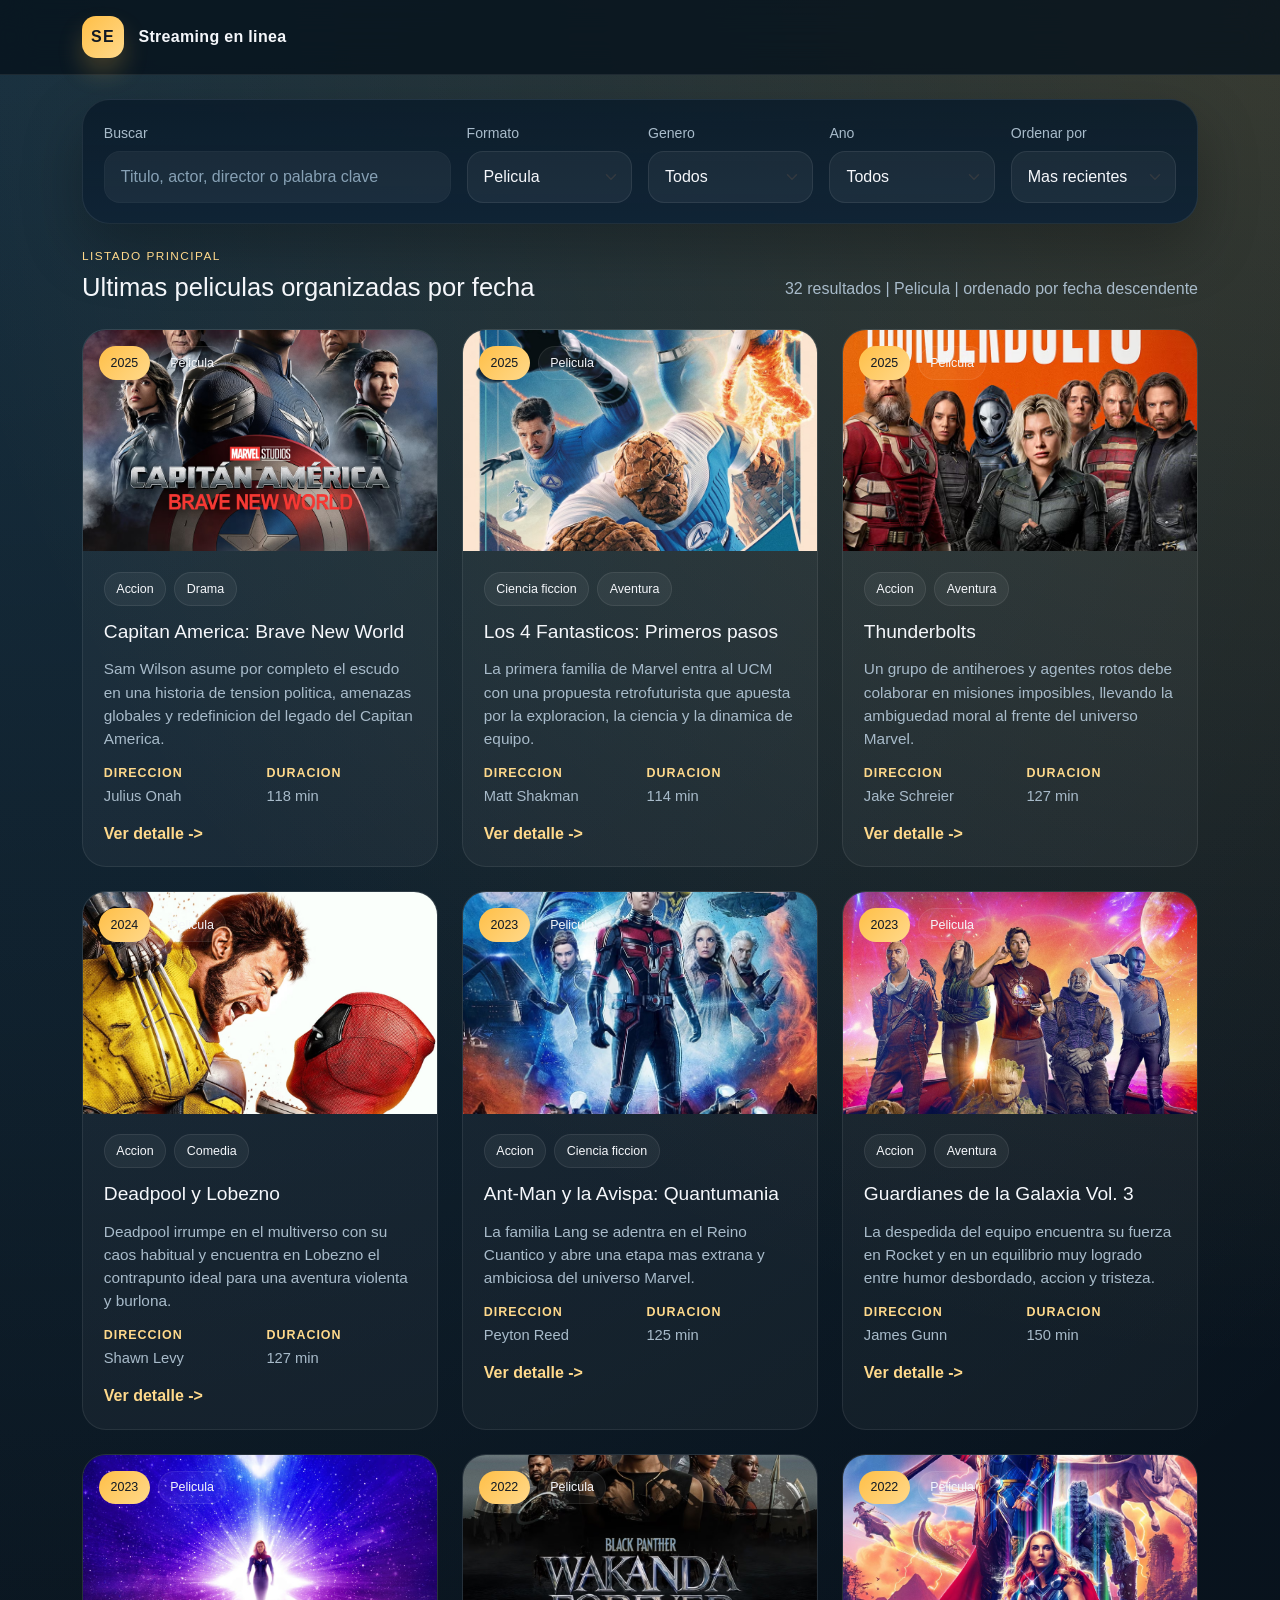
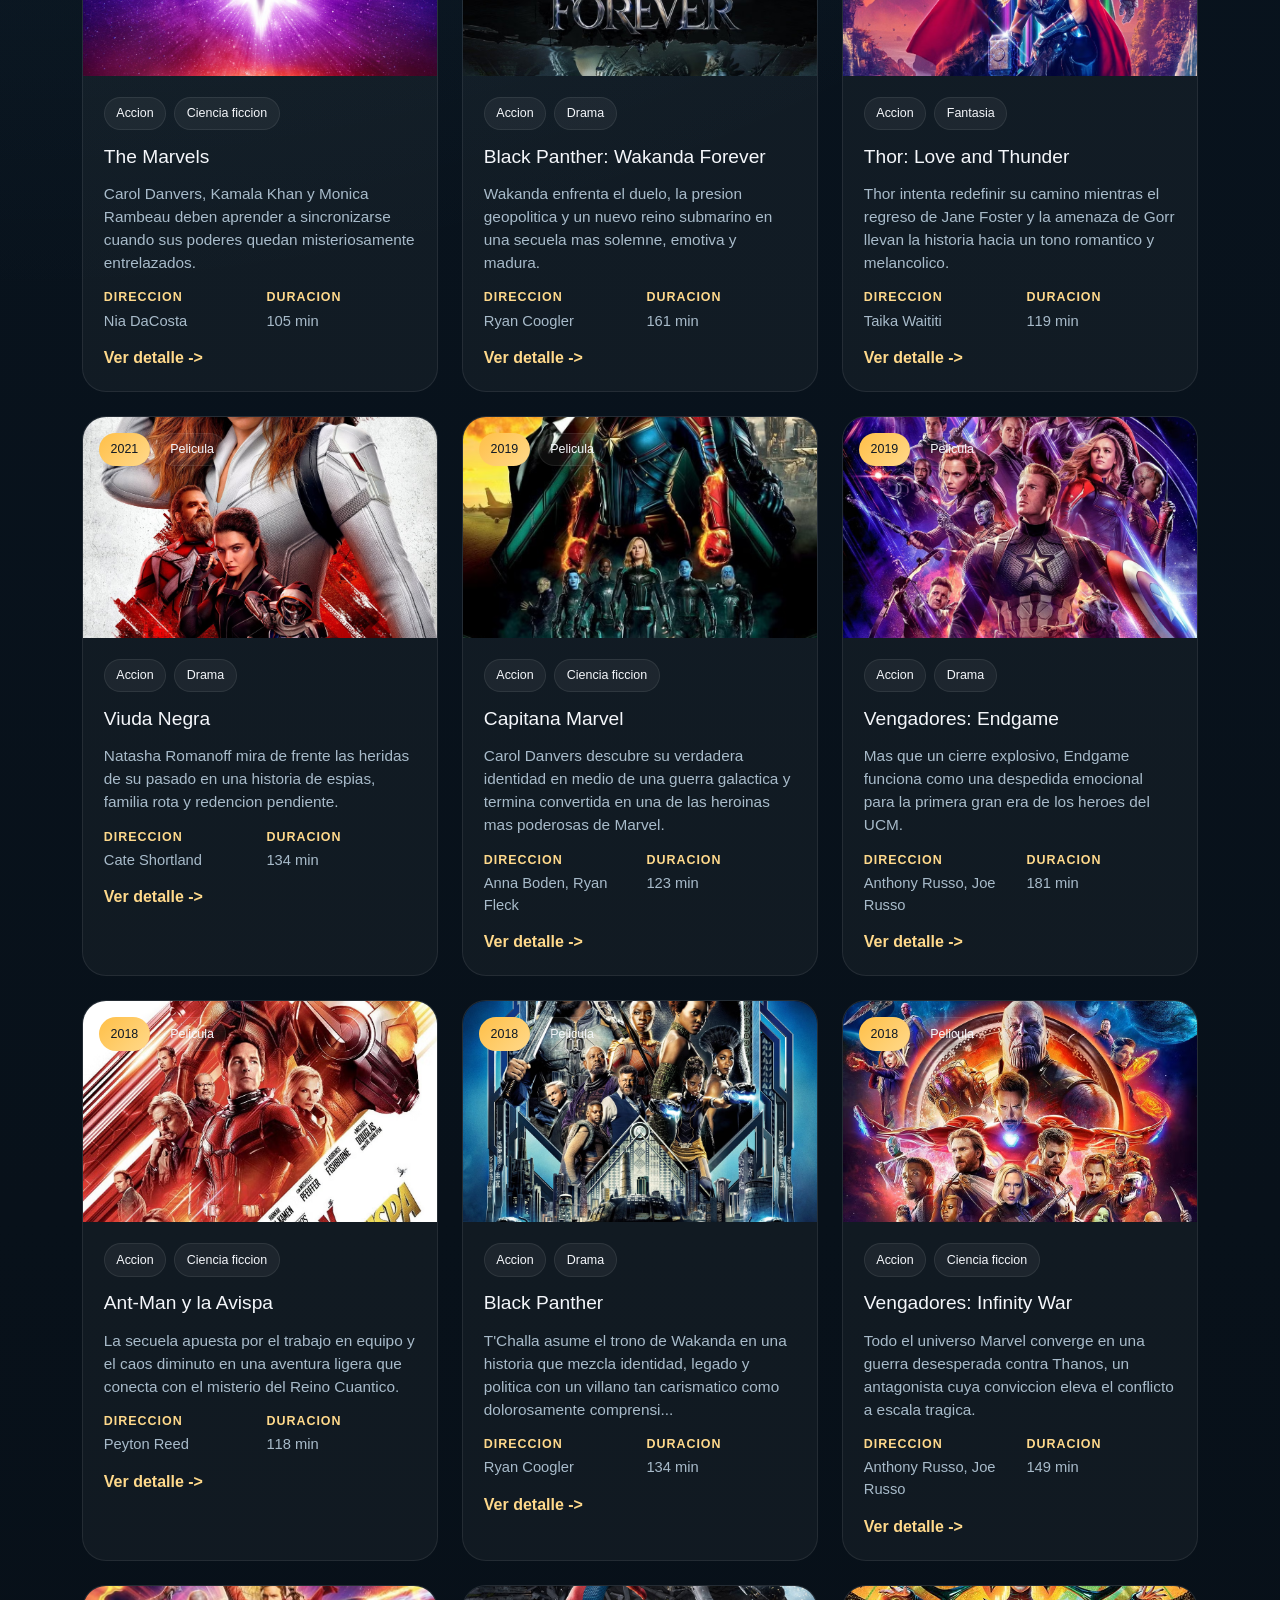
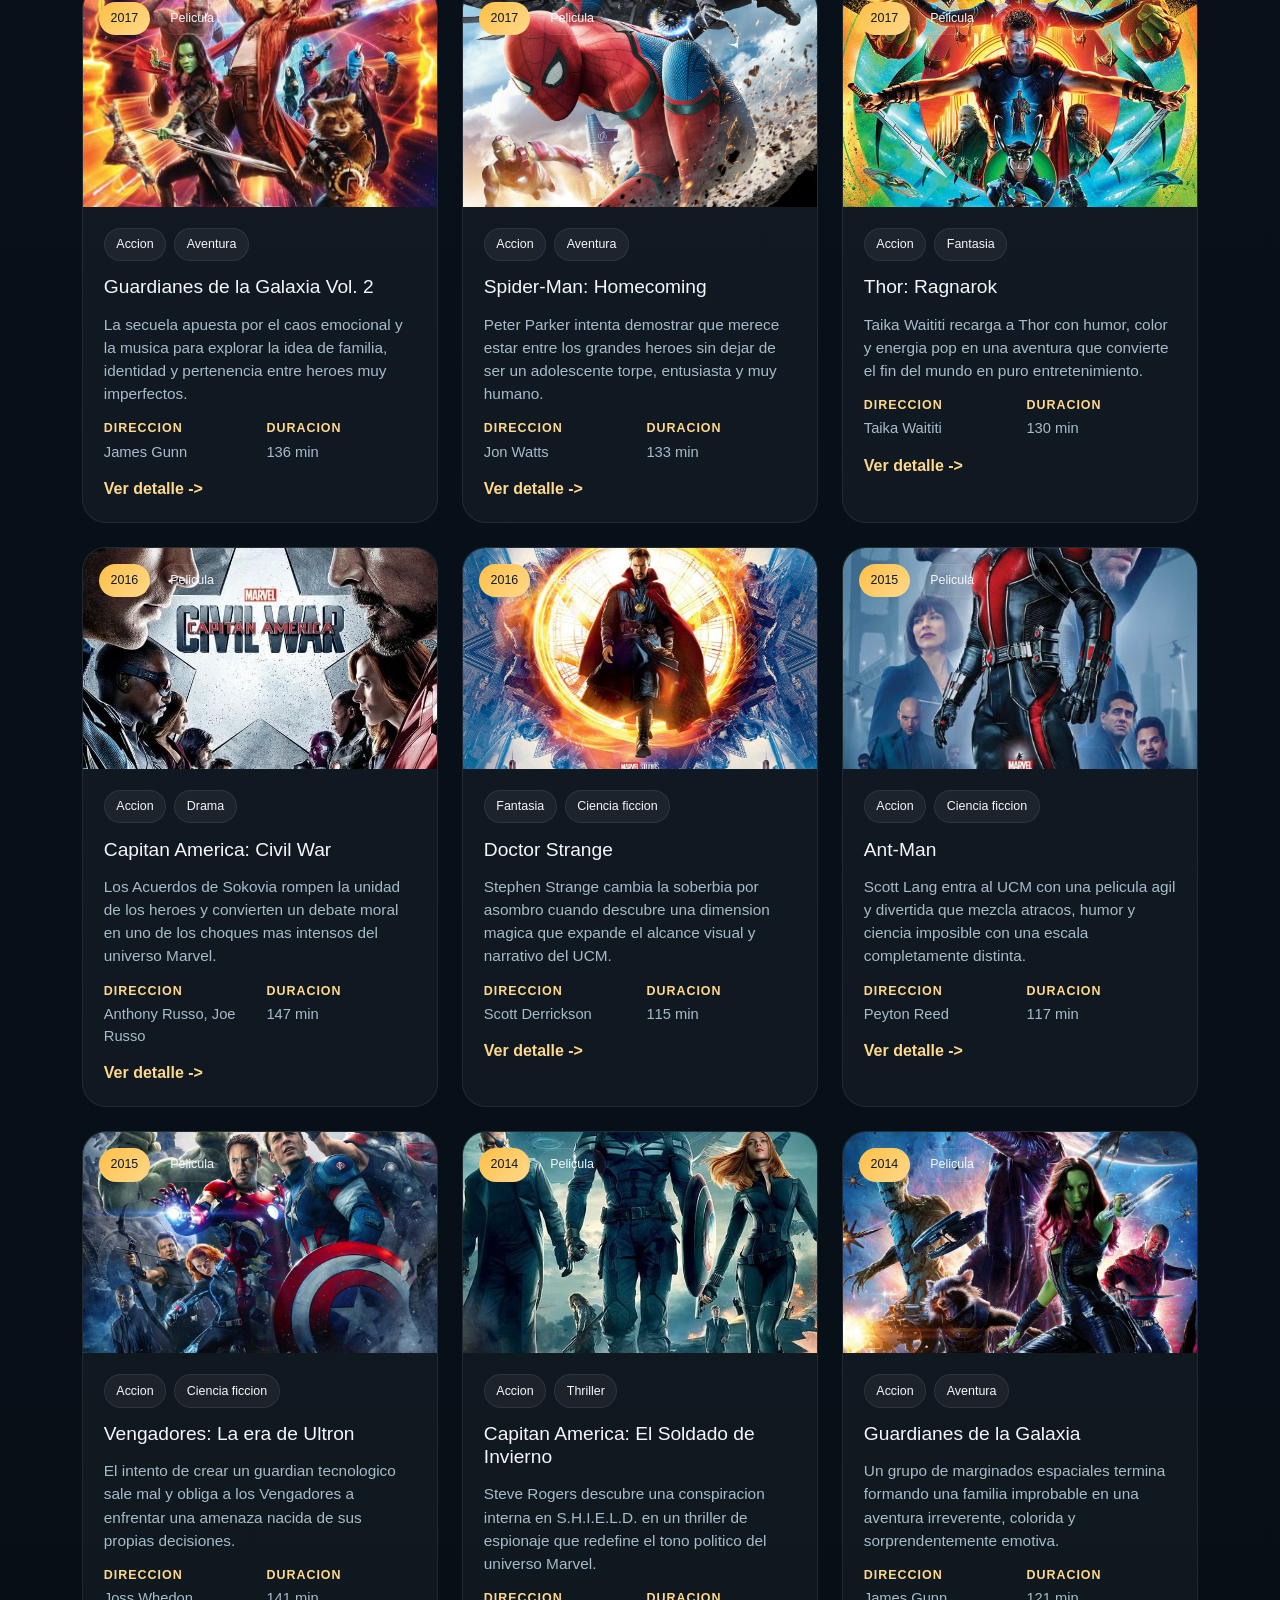
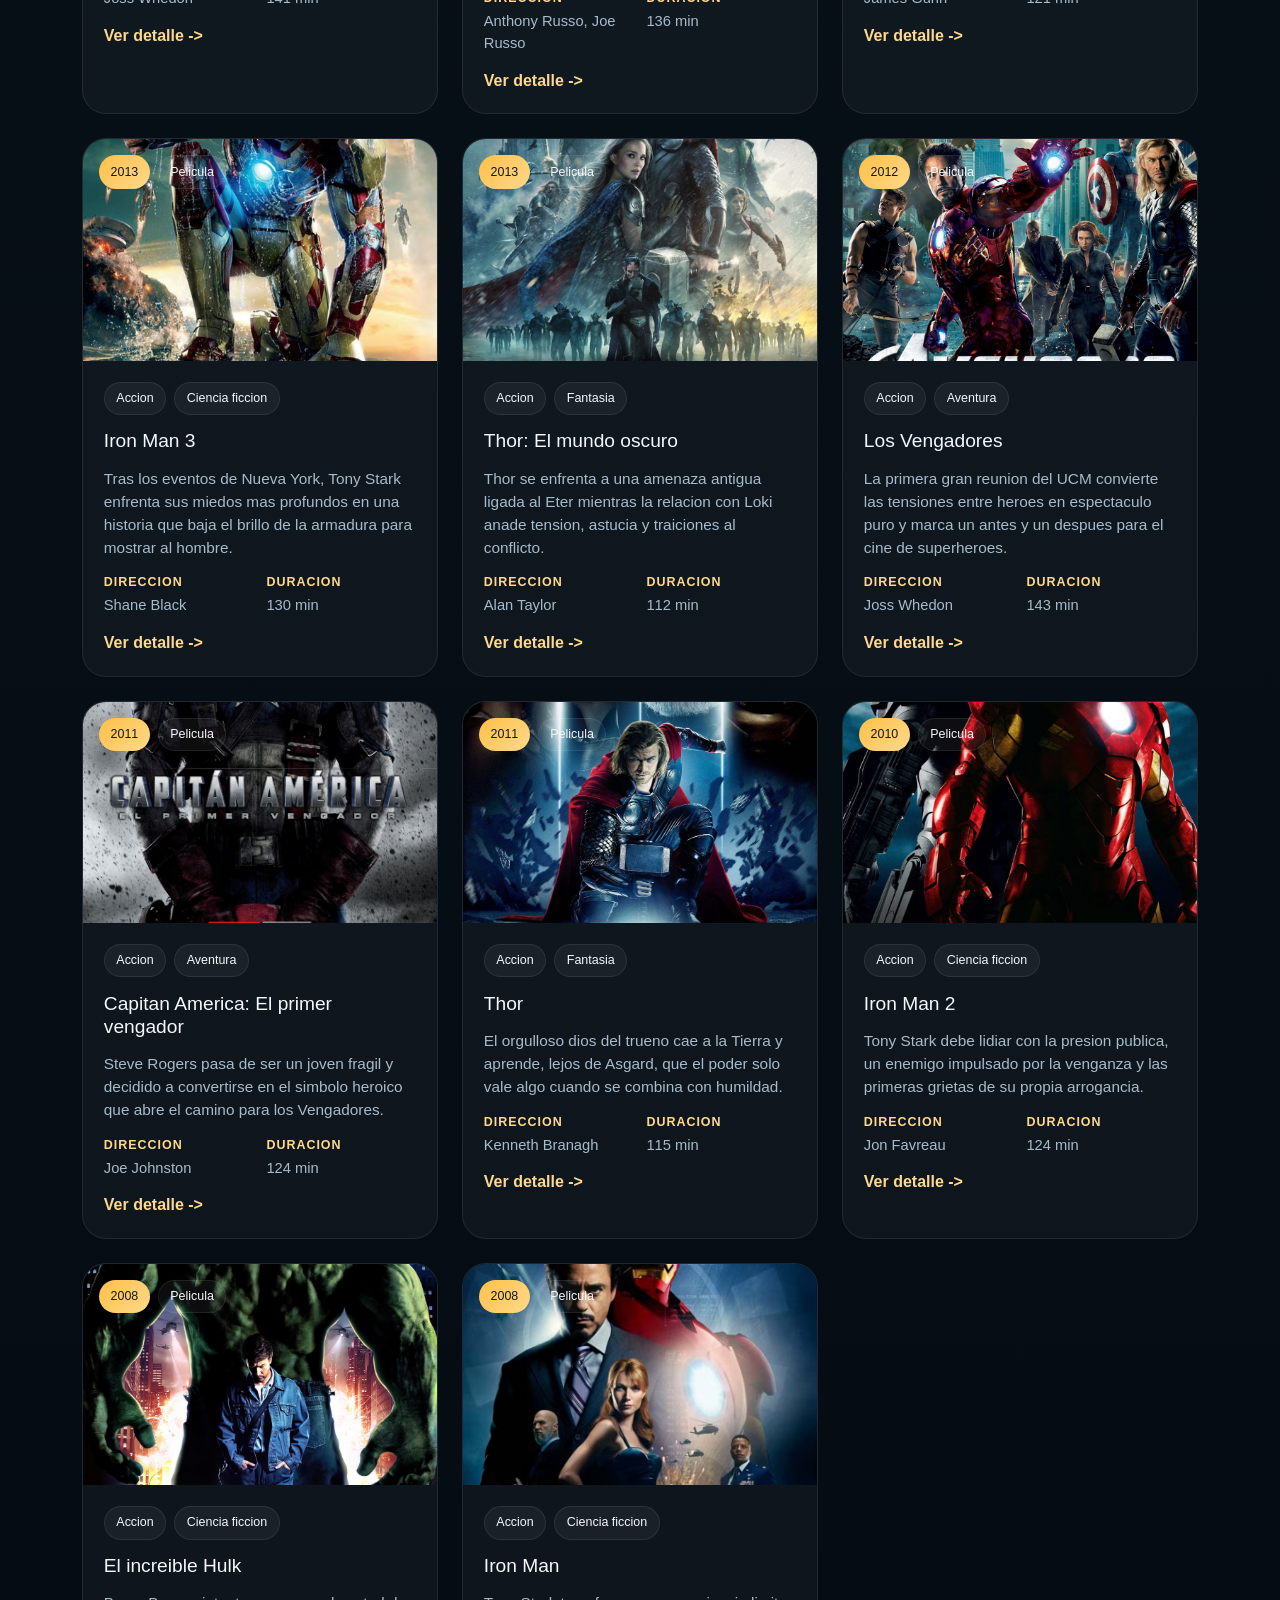
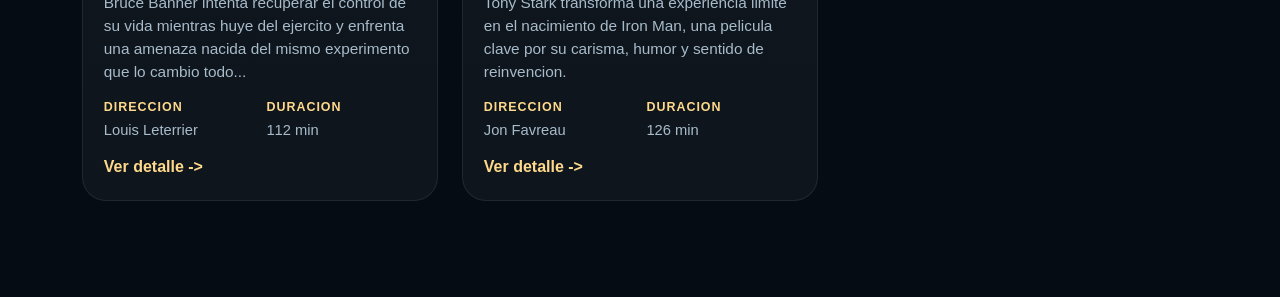
==== index.html @ b19d0cec "first commit" ====
<!DOCTYPE html>
<html lang="es">
<head>
  <meta charset="UTF-8">
  <meta name="viewport" content="width=device-width, initial-scale=1.0">
  <title>Streaming en linea</title>

  <link rel="stylesheet" href="bootstrap/css/bootstrap.min.css">
  <link rel="stylesheet" href="css/styles.css">
</head>
<body>
  <header class="topbar">
    <div class="container d-flex justify-content-between align-items-center py-3">
      <a class="brand text-decoration-none" href="index.html">
        <span class="brand-mark">SE</span>
        <span class="brand-copy">
          <strong>Streaming en linea</strong>
        </span>
      </a>
    </div>
  </header>

  <main class="page-shell">

    <section class="container mt-4">
      <div class="filters-panel">
        <div class="row g-3 align-items-end">
          <div class="col-12 col-lg-4">
            <label class="form-label" for="searchInput">Buscar</label>
            <input id="searchInput" class="form-control" type="search" placeholder="Titulo, actor, director o palabra clave">
          </div>
          <div class="col-6 col-lg-2">
            <label class="form-label" for="typeFilter">Formato</label>
            <select id="typeFilter" class="form-select">
              <option value="all">Todo</option>
            </select>
          </div>
          <div class="col-6 col-lg-2">
            <label class="form-label" for="genreFilter">Genero</label>
            <select id="genreFilter" class="form-select">
              <option value="all">Todos</option>
            </select>
          </div>
          <div class="col-6 col-lg-2">
            <label class="form-label" for="yearFilter">Ano</label>
            <select id="yearFilter" class="form-select">
              <option value="all">Todos</option>
            </select>
          </div>
          <div class="col-6 col-lg-2">
            <label class="form-label" for="sortFilter">Ordenar por</label>
            <select id="sortFilter" class="form-select">
              <option value="latest">Mas recientes</option>
              <option value="oldest">Mas antiguas</option>
              <option value="title">Titulo A-Z</option>
            </select>
          </div>
        </div>
      </div>
    </section>

    <section class="container mt-4 pb-5">
      <div class="results-head">
        <div>
          <p class="eyebrow mb-2">Listado principal</p>
          <h2 class="section-title">Ultimas peliculas organizadas por fecha</h2>
        </div>
        <p id="resultsSummary" class="results-summary mb-0"></p>
      </div>

      <div id="moviesContainer" class="row g-4 mt-1"></div>
    </section>
  </main>

  <script type="module" src="js/app.js"></script>
  <script src="bootstrap/js/bootstrap.bundle.min.js"></script>
</body>
</html>
---- css/styles.css ----
:root {
  --bg: #07131d;
  --bg-alt: #0d1f2e;
  --panel: rgba(11, 28, 42, 0.9);
  --panel-strong: rgba(15, 35, 53, 0.96);
  --line: rgba(255, 255, 255, 0.08);
  --text: #f5f7fb;
  --muted: #a8bbca;
  --accent: #ffbf47;
  --accent-soft: #ffd98b;
  --accent-cool: #74d7ff;
  --shadow: 0 24px 60px rgba(0, 0, 0, 0.28);
  --radius-lg: 28px;
  --radius-md: 20px;
  --radius-sm: 14px;
}

* {
  box-sizing: border-box;
}

body {
  margin: 0;
  min-height: 100vh;
  color: var(--text);
  font-family: "Trebuchet MS", "Segoe UI", sans-serif;
  background:
    radial-gradient(circle at top left, rgba(116, 215, 255, 0.14), transparent 28%),
    radial-gradient(circle at top right, rgba(255, 191, 71, 0.18), transparent 20%),
    linear-gradient(180deg, #091521 0%, #08111a 42%, #050c13 100%);
}

a {
  color: inherit;
}

img {
  display: block;
  max-width: 100%;
}

.topbar {
  position: sticky;
  top: 0;
  z-index: 10;
  background: rgba(7, 19, 29, 0.82);
  border-bottom: 1px solid var(--line);
  backdrop-filter: blur(16px);
}

.page-shell {
  padding-bottom: 3rem;
}

.brand {
  display: inline-flex;
  align-items: center;
  gap: 0.9rem;
}

.brand-mark {
  width: 42px;
  height: 42px;
  display: grid;
  place-items: center;
  border-radius: 14px;
  font-weight: 700;
  letter-spacing: 0.08em;
  color: #101925;
  background: linear-gradient(135deg, var(--accent) 0%, var(--accent-soft) 100%);
  box-shadow: 0 14px 24px rgba(255, 191, 71, 0.22);
}

.brand-copy {
  display: flex;
  flex-direction: column;
  line-height: 1.1;
}

.brand-copy strong {
  font-size: 1rem;
  letter-spacing: 0.02em;
}

.brand-copy small {
  color: var(--muted);
  font-size: 0.78rem;
}

.hero-panel,
.filters-panel,
.detail-shell,
.info-card,
.comments-card,
.not-found-card {
  background: linear-gradient(180deg, var(--panel) 0%, var(--panel-strong) 100%);
  border: 1px solid var(--line);
  border-radius: var(--radius-lg);
  box-shadow: var(--shadow);
}

.hero-panel {
  padding: 2rem;
  overflow: hidden;
  position: relative;
}

.hero-panel::after {
  content: "";
  position: absolute;
  inset: auto -8% -38% auto;
  width: 280px;
  height: 280px;
  border-radius: 50%;
  background: radial-gradient(circle, rgba(255, 191, 71, 0.2), transparent 68%);
  pointer-events: none;
}

.eyebrow {
  margin: 0;
  text-transform: uppercase;
  letter-spacing: 0.12em;
  font-size: 0.74rem;
  color: var(--accent-soft);
}

.hero-title,
.section-title {
  margin: 0;
  line-height: 1.05;
}

.hero-title {
  max-width: 12ch;
  font-size: clamp(2.2rem, 4vw, 4rem);
}

.hero-text,
.results-summary,
.detail-lead,
.meta-copy,
.section-copy,
.empty-copy,
.comment-date {
  color: var(--muted);
}

.hero-text {
  margin: 1rem 0 0;
  max-width: 62ch;
  font-size: 1rem;
}

.stats-grid {
  display: grid;
  gap: 1rem;
}

.stat-card {
  padding: 1.15rem 1.2rem;
  border-radius: var(--radius-md);
  background: rgba(255, 255, 255, 0.04);
  border: 1px solid rgba(255, 255, 255, 0.05);
}

.stat-card strong {
  display: block;
  font-size: 1.9rem;
  line-height: 1;
}

.stat-card span {
  display: block;
  margin-top: 0.35rem;
  color: var(--muted);
  font-size: 0.92rem;
}

.filters-panel {
  padding: 1.3rem;
}

.form-label {
  margin-bottom: 0.45rem;
  color: var(--muted);
  font-size: 0.88rem;
}

.form-control,
.form-select,
textarea.form-control {
  color: var(--text);
  background-color: rgba(255, 255, 255, 0.05);
  border: 1px solid rgba(255, 255, 255, 0.08);
  border-radius: 16px;
  padding: 0.8rem 1rem;
}

.form-control::placeholder {
  color: #87a1b5;
}

.form-control:focus,
.form-select:focus,
textarea.form-control:focus {
  color: var(--text);
  background-color: rgba(255, 255, 255, 0.08);
  border-color: rgba(116, 215, 255, 0.45);
  box-shadow: 0 0 0 0.2rem rgba(116, 215, 255, 0.12);
}

.form-select option {
  color: #101925;
}

.results-head {
  display: flex;
  justify-content: space-between;
  align-items: end;
  gap: 1rem;
}

.section-title {
  font-size: clamp(1.6rem, 2vw, 2.3rem);
}

.movie-column {
  display: flex;
}

.movie-card {
  width: 100%;
  overflow: hidden;
  border: 1px solid var(--line);
  border-radius: 24px;
  background: rgba(255, 255, 255, 0.04);
  text-decoration: none;
  transition: transform 0.25s ease, border-color 0.25s ease, box-shadow 0.25s ease;
}

.movie-card:hover {
  transform: translateY(-8px);
  border-color: rgba(255, 191, 71, 0.35);
  box-shadow: 0 20px 40px rgba(0, 0, 0, 0.28);
}

.poster-shell {
  position: relative;
  aspect-ratio: 16 / 10;
  overflow: hidden;
  background: #0d1824;
}

.poster-shell img,
.detail-poster img {
  width: 100%;
  height: 100%;
  object-fit: cover;
}

.poster-shell img {
  transition: transform 0.35s ease;
}

.movie-card:hover .poster-shell img {
  transform: scale(1.04);
}

.poster-badges,
.detail-badges,
.genre-badges,
.cast-list {
  display: flex;
  flex-wrap: wrap;
  gap: 0.5rem;
}

.poster-badges {
  position: absolute;
  top: 1rem;
  left: 1rem;
}

.badge-soft,
.badge-outline,
.cast-chip {
  display: inline-flex;
  align-items: center;
  border-radius: 999px;
  font-size: 0.78rem;
  padding: 0.4rem 0.72rem;
}

.badge-soft {
  color: #101925;
  background: linear-gradient(135deg, var(--accent) 0%, var(--accent-soft) 100%);
}

.badge-outline,
.cast-chip {
  color: var(--text);
  background: rgba(255, 255, 255, 0.05);
  border: 1px solid rgba(255, 255, 255, 0.08);
}

.movie-body {
  padding: 1.3rem;
  display: flex;
  flex-direction: column;
  gap: 0.9rem;
}

.movie-title,
.detail-title {
  margin: 0;
}

.movie-title {
  font-size: 1.2rem;
  line-height: 1.2;
}

.movie-description {
  margin: 0;
  color: var(--muted);
  font-size: 0.96rem;
}

.movie-meta,
.detail-meta-grid {
  display: grid;
  gap: 0.8rem;
}

.movie-meta {
  grid-template-columns: repeat(2, minmax(0, 1fr));
  margin-top: auto;
}

.meta-item {
  display: flex;
  flex-direction: column;
  gap: 0.15rem;
}

.meta-item strong {
  font-size: 0.78rem;
  color: var(--accent-soft);
  text-transform: uppercase;
  letter-spacing: 0.08em;
}

.meta-item span {
  color: var(--muted);
  font-size: 0.92rem;
}

.card-cta,
.back-link {
  display: inline-flex;
  align-items: center;
  gap: 0.4rem;
  color: var(--accent-soft);
  font-weight: 700;
}

.empty-state {
  padding: 2.2rem;
  border: 1px dashed rgba(255, 255, 255, 0.15);
  border-radius: 22px;
  background: rgba(255, 255, 255, 0.03);
}

.empty-state h3,
.empty-state p {
  margin: 0;
}

.empty-state p {
  margin-top: 0.5rem;
}

.detail-shell,
.comments-card,
.info-card,
.not-found-card {
  padding: 1.5rem;
}

.detail-poster {
  aspect-ratio: 4 / 5;
  overflow: hidden;
  border-radius: 24px;
  border: 1px solid var(--line);
  background: #0d1824;
}

.detail-content {
  display: flex;
  flex-direction: column;
  gap: 1rem;
}

.detail-title {
  font-size: clamp(2rem, 3vw, 3.2rem);
  line-height: 1.05;
}

.detail-lead {
  margin: 0;
  font-size: 1.02rem;
  max-width: 64ch;
}

.detail-meta-grid {
  grid-template-columns: repeat(2, minmax(0, 1fr));
}

.meta-card {
  padding: 1rem;
  border-radius: 20px;
  background: rgba(255, 255, 255, 0.04);
  border: 1px solid rgba(255, 255, 255, 0.05);
}

.meta-card strong {
  display: block;
  color: var(--accent-soft);
  font-size: 0.8rem;
  text-transform: uppercase;
  letter-spacing: 0.08em;
}

.meta-copy {
  margin: 0.35rem 0 0;
  font-size: 0.95rem;
}

.section-heading {
  margin: 0;
  font-size: 1.3rem;
}

.section-copy {
  margin: 0.85rem 0 0;
  line-height: 1.7;
}

.fact-list {
  display: grid;
  gap: 0.9rem;
}

.fact-row {
  padding-bottom: 0.9rem;
  border-bottom: 1px solid rgba(255, 255, 255, 0.07);
}

.fact-row:last-child {
  padding-bottom: 0;
  border-bottom: 0;
}

.fact-row strong {
  display: block;
  color: var(--accent-soft);
  font-size: 0.8rem;
  letter-spacing: 0.08em;
  text-transform: uppercase;
}

.fact-row span {
  display: block;
  margin-top: 0.28rem;
  color: var(--muted);
}

.comments-head {
  display: flex;
  justify-content: space-between;
  align-items: center;
  gap: 1rem;
}

.comments-counter {
  color: var(--accent-soft);
  font-size: 0.9rem;
}

.comment-form textarea {
  min-height: 120px;
  resize: vertical;
}

.btn-accent {
  border: 0;
  border-radius: 999px;
  padding: 0.8rem 1.2rem;
  color: #101925;
  font-weight: 700;
  background: linear-gradient(135deg, var(--accent) 0%, var(--accent-soft) 100%);
}

.btn-accent:hover {
  color: #101925;
  filter: brightness(1.03);
}

.comments-list {
  display: grid;
  gap: 1rem;
  margin-top: 1.4rem;
}

.comment-item {
  padding: 1rem 1.1rem;
  border-radius: 18px;
  background: rgba(255, 255, 255, 0.04);
  border: 1px solid rgba(255, 255, 255, 0.05);
}

.comment-text {
  margin: 0;
  line-height: 1.65;
}

.comment-date {
  display: block;
  margin-top: 0.55rem;
  font-size: 0.82rem;
}

@media (max-width: 991.98px) {
  .results-head,
  .comments-head {
    align-items: start;
    flex-direction: column;
  }

  .hero-panel,
  .filters-panel,
  .detail-shell,
  .info-card,
  .comments-card,
  .not-found-card {
    border-radius: 24px;
  }
}

@media (max-width: 767.98px) {
  .hero-panel,
  .filters-panel,
  .detail-shell,
  .info-card,
  .comments-card,
  .not-found-card {
    padding: 1.2rem;
  }

  .hero-title,
  .detail-title {
    max-width: none;
  }

  .movie-meta,
  .detail-meta-grid {
    grid-template-columns: 1fr;
  }

  .brand-copy small {
    display: none;
  }
}
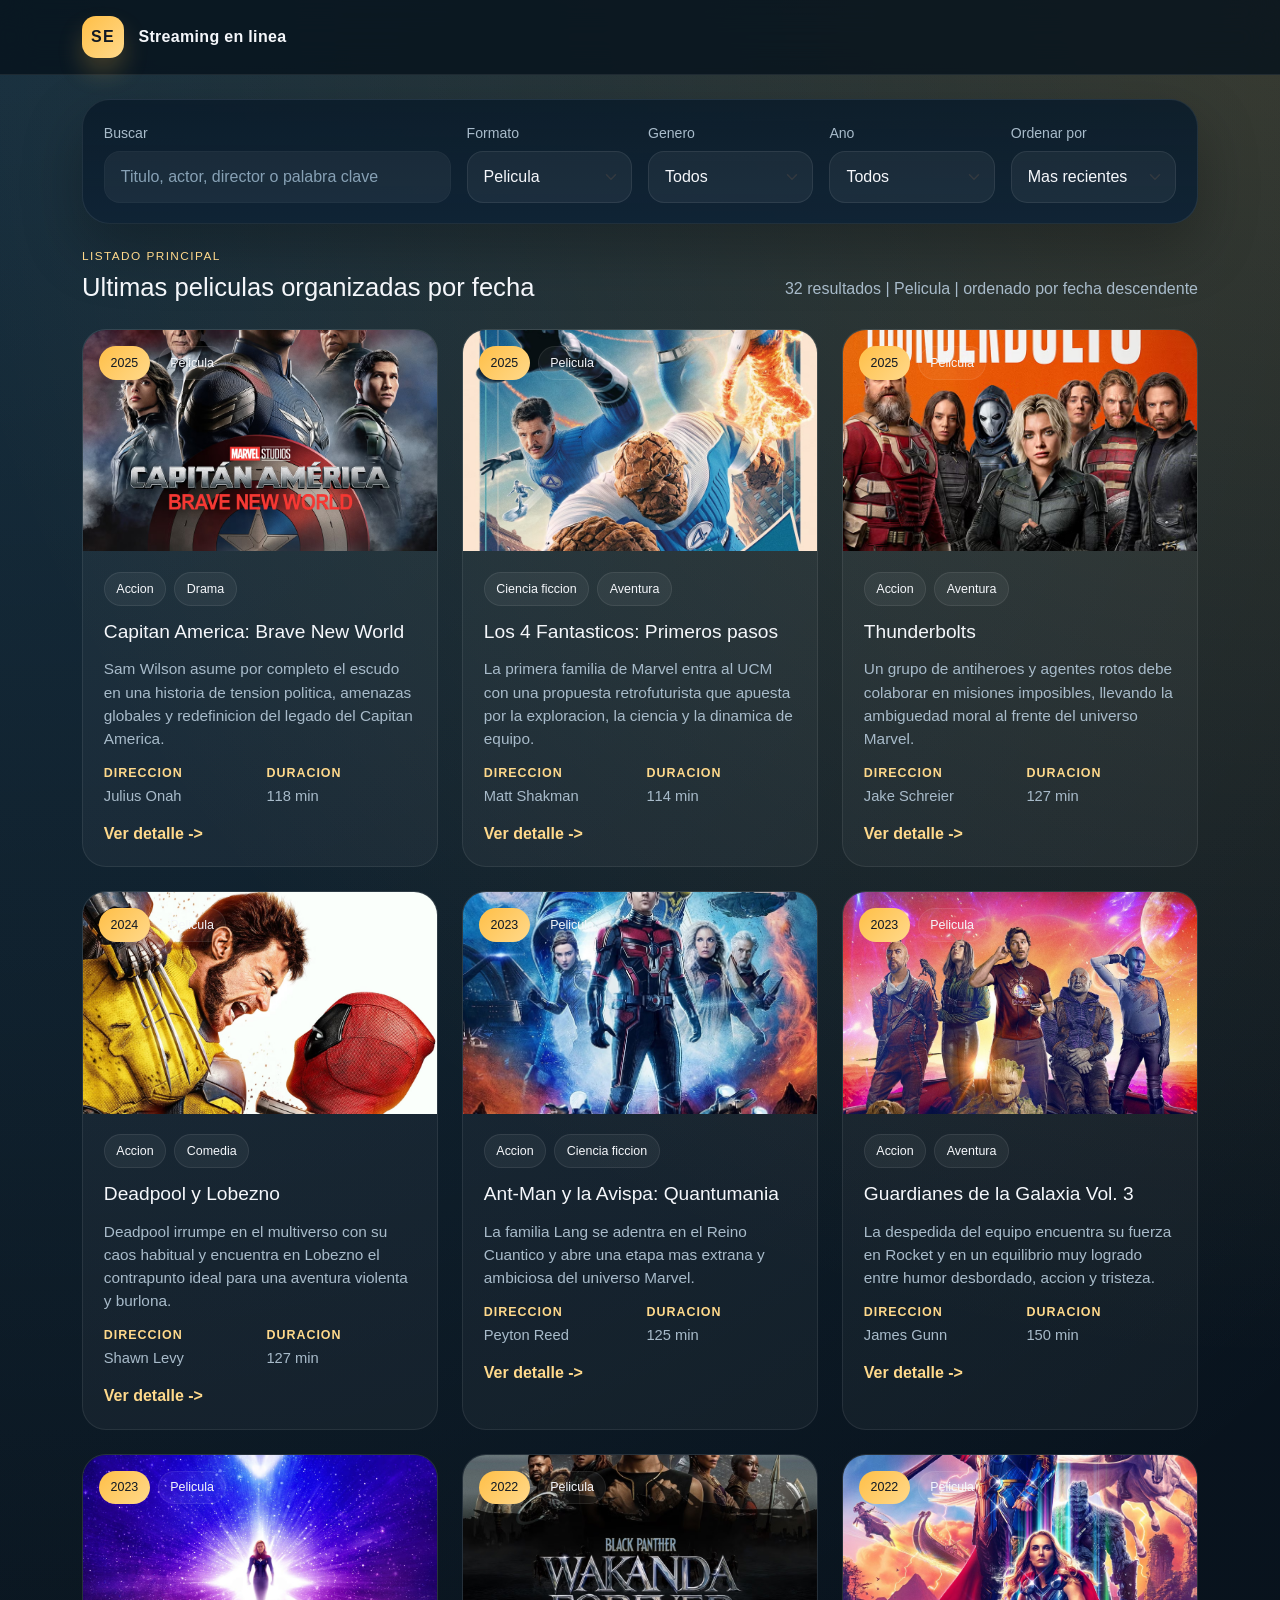
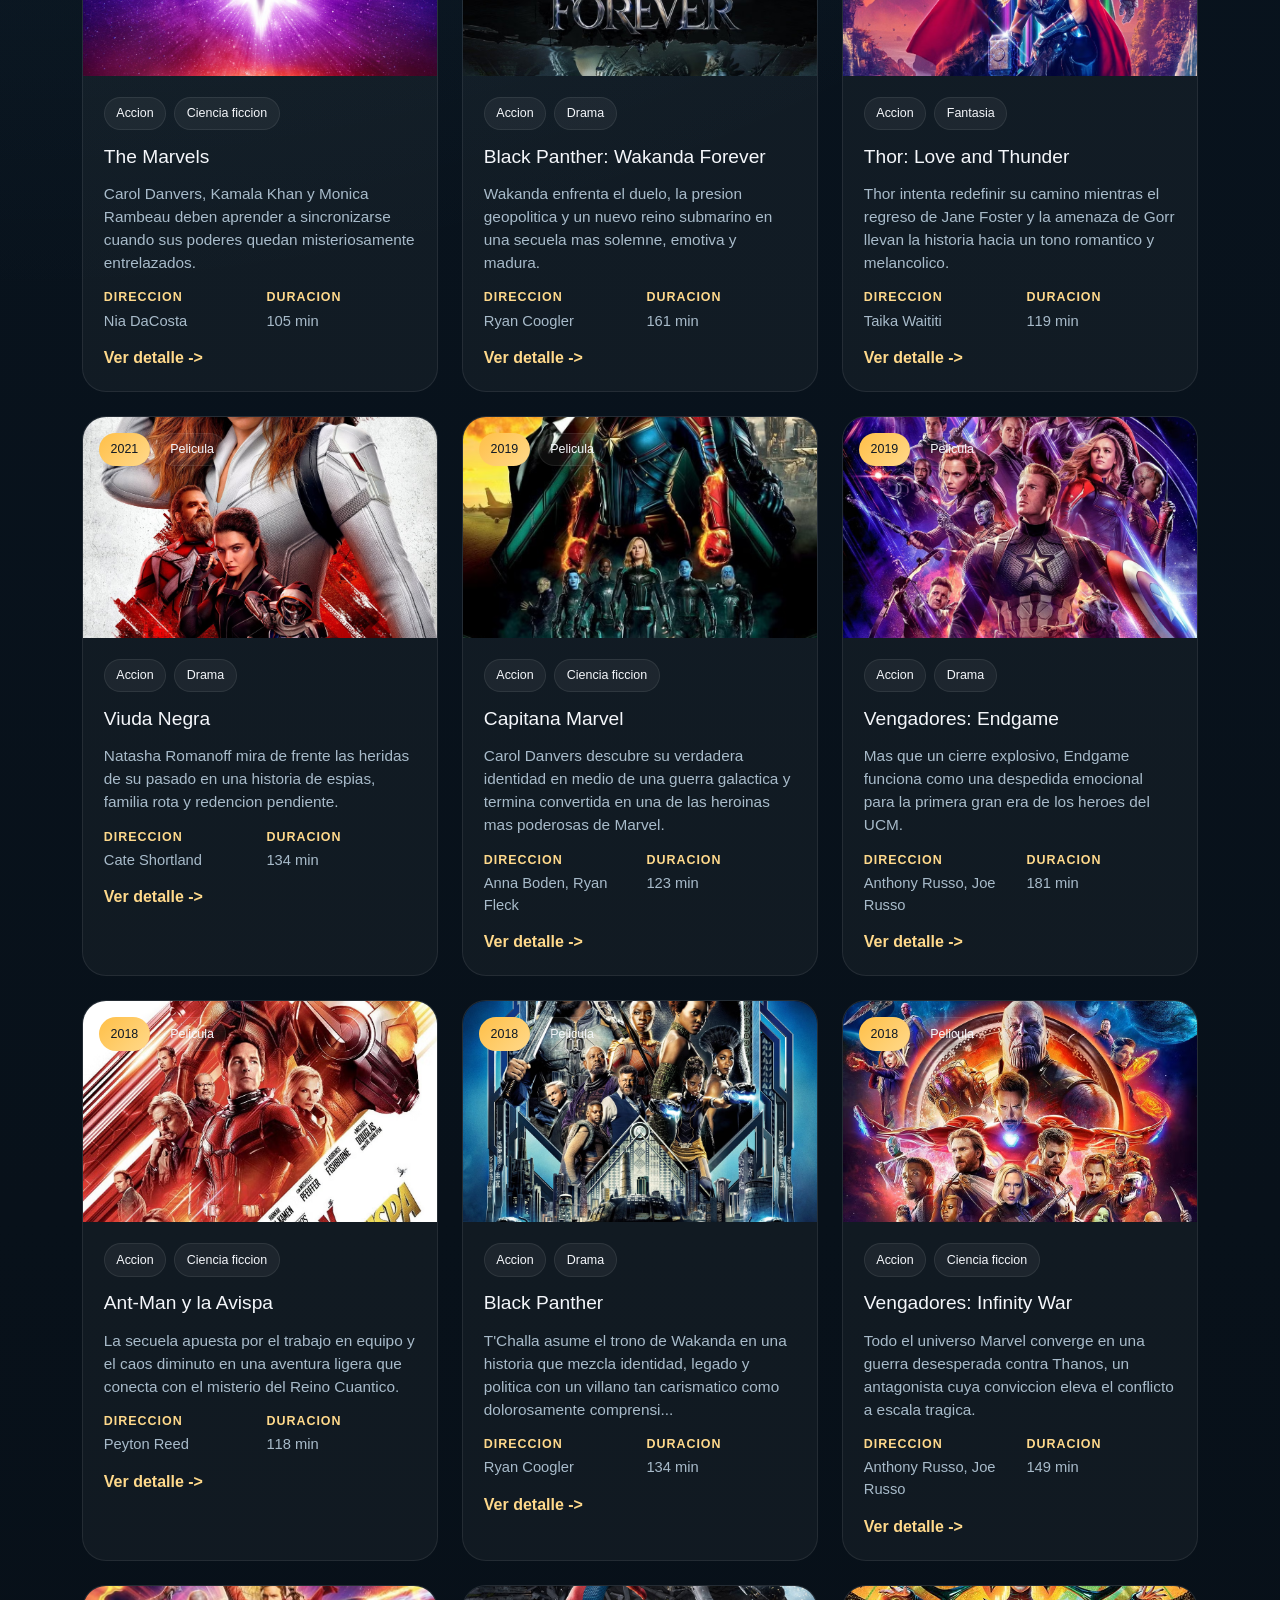
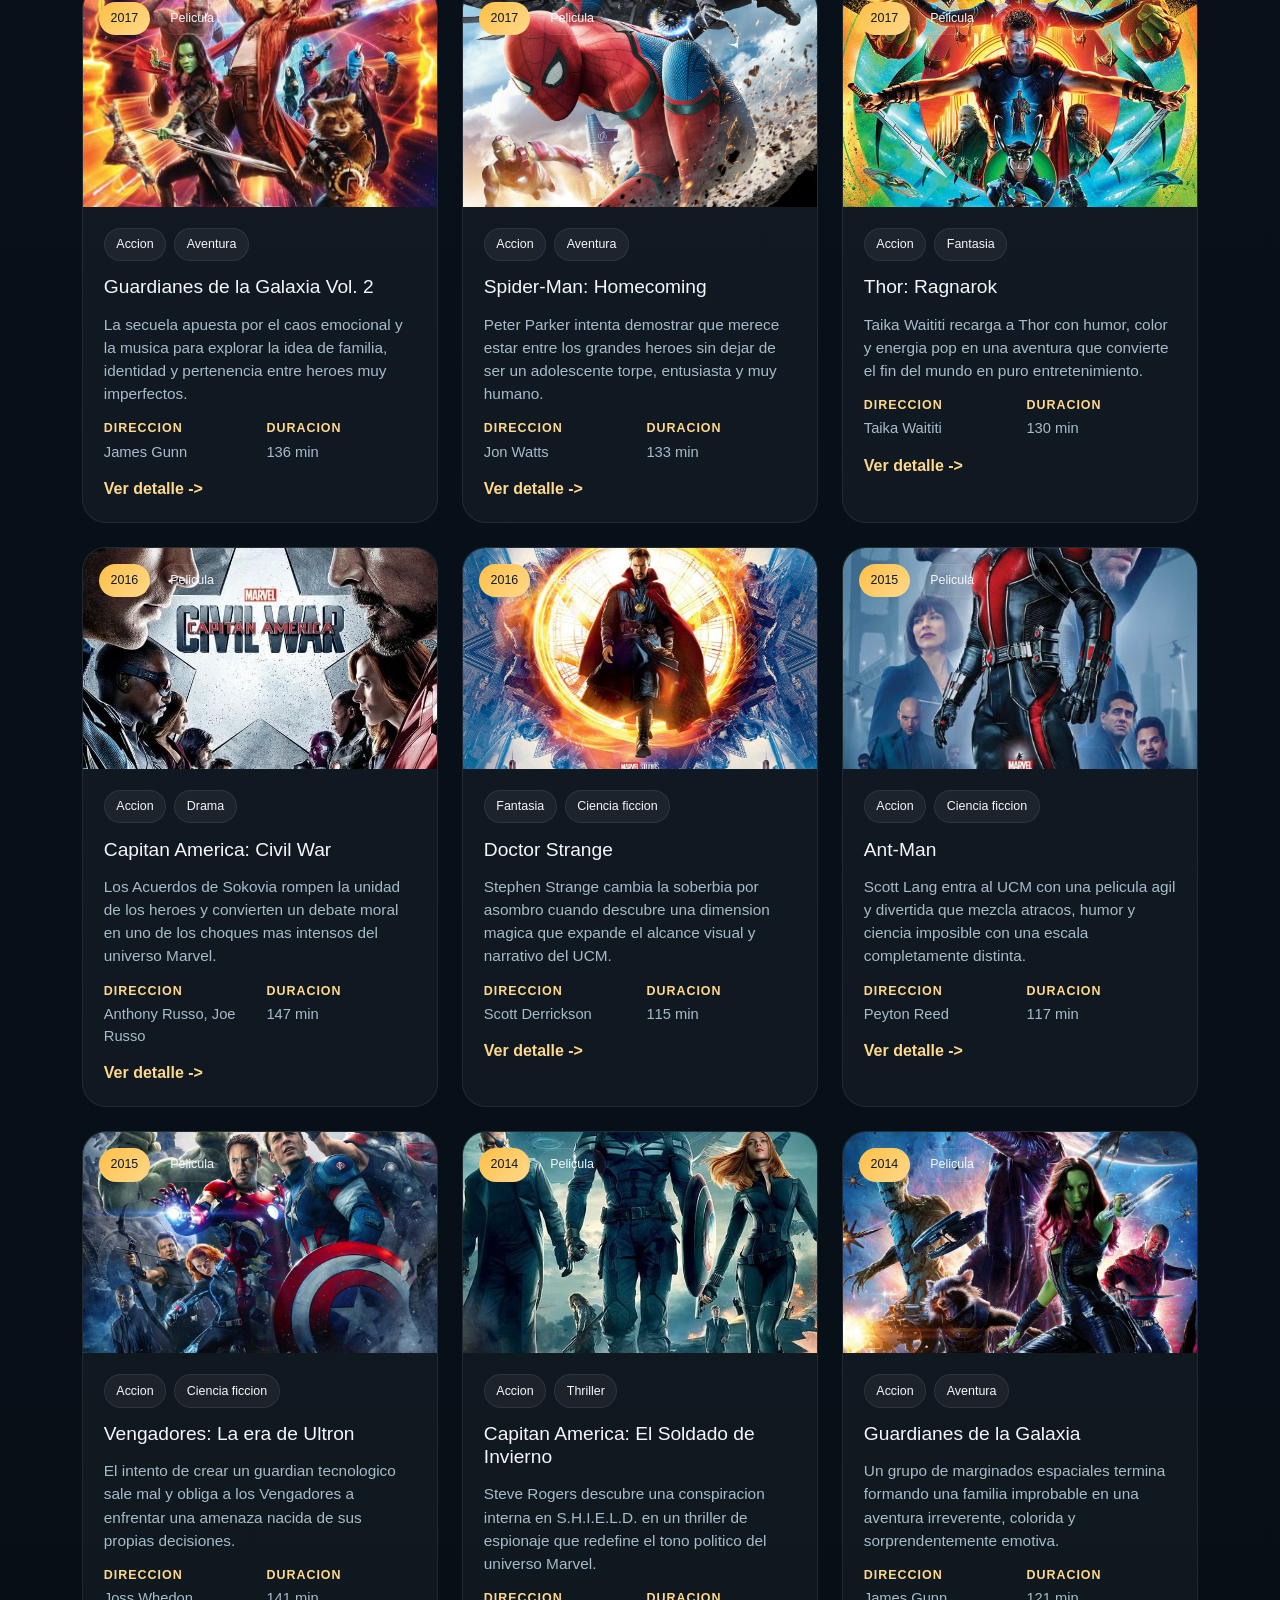
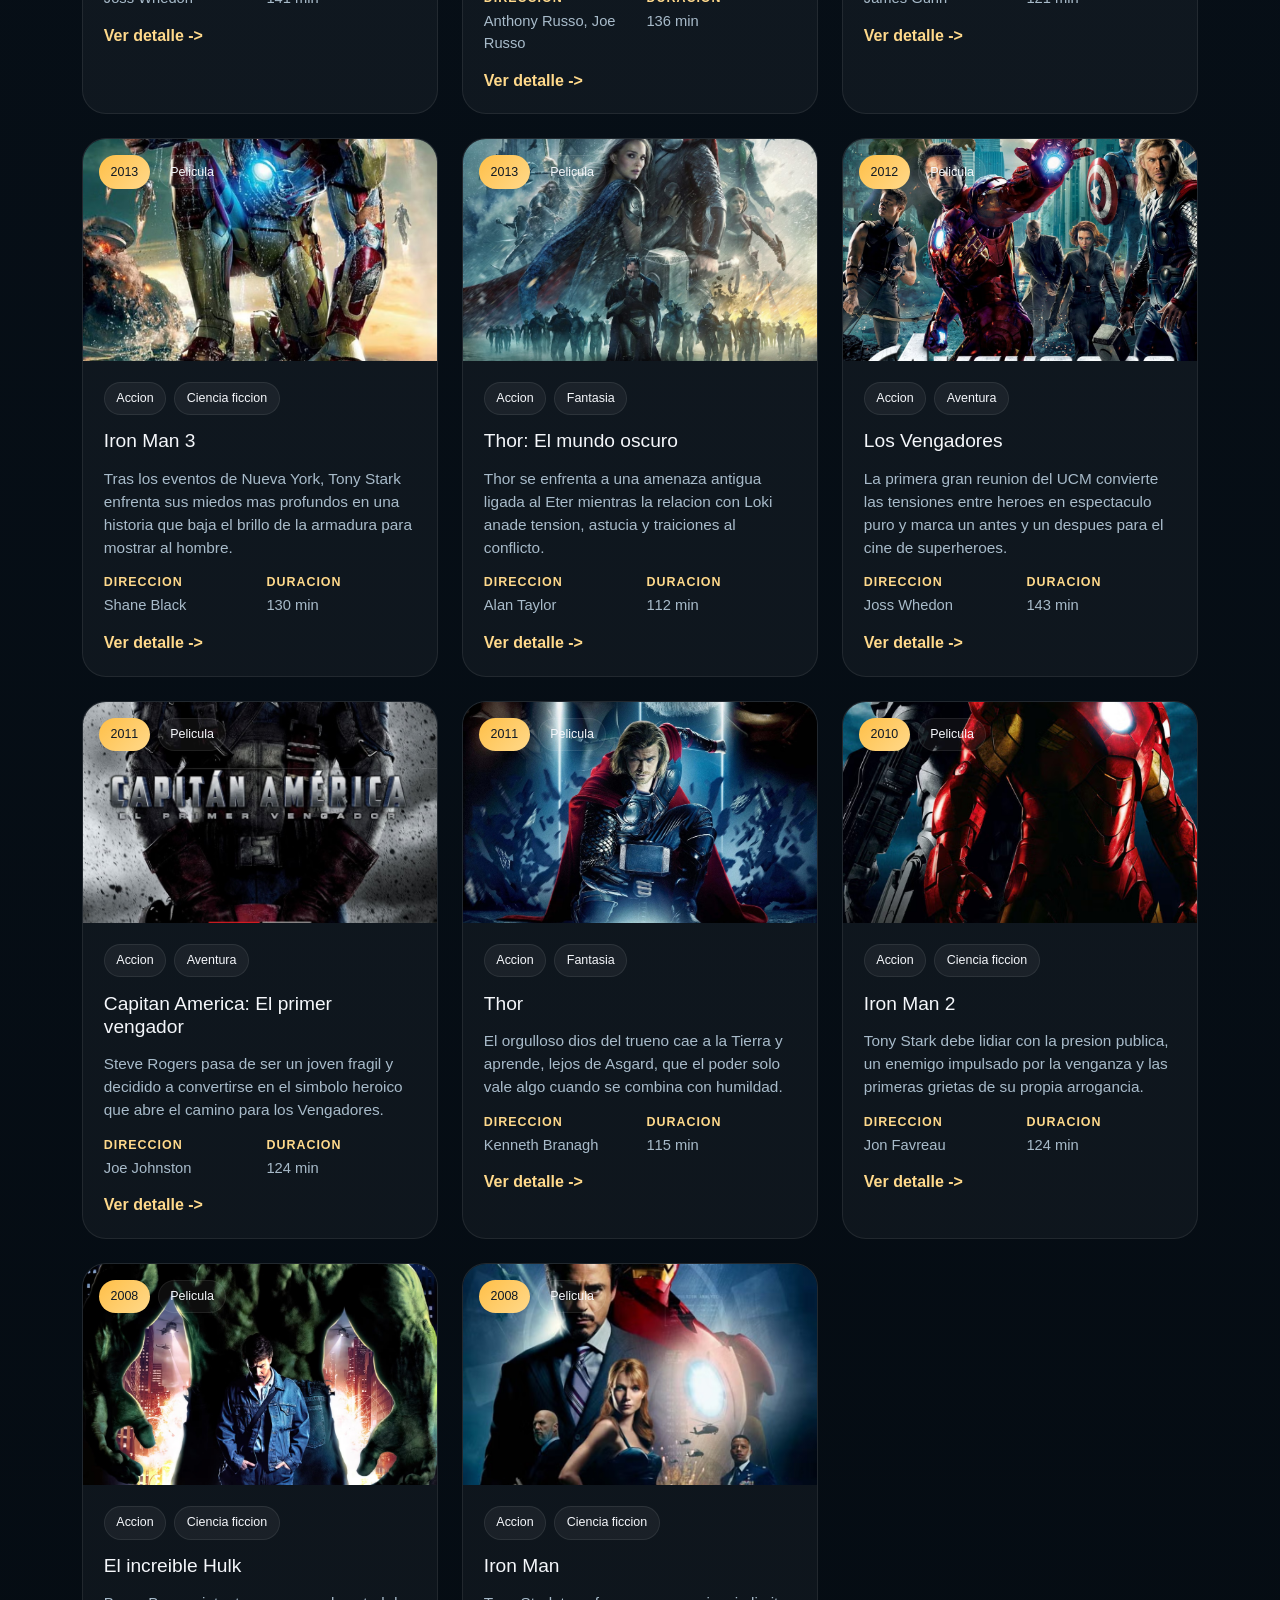
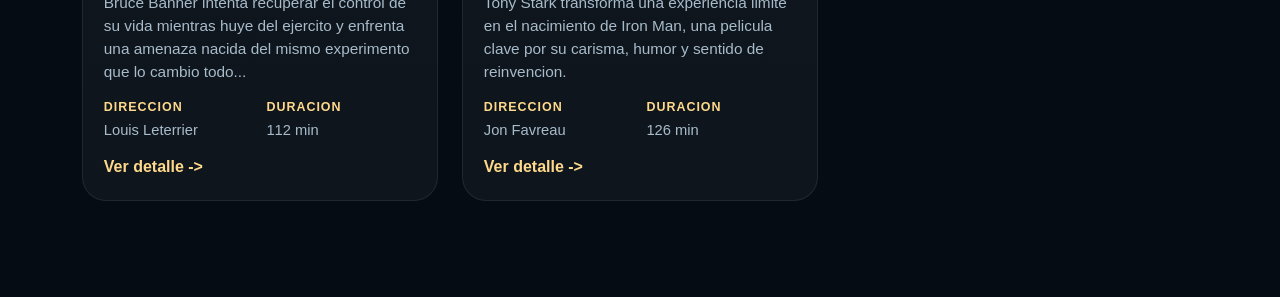
==== commit 6aa201d2: "correccion javascript" ====
--- a/index.html
+++ b/index.html
@@ -72,7 +72,8 @@
     </section>
   </main>
 
-  <script type="module" src="js/app.js"></script>
+  <script src="js/data.js"></script>
+  <script src="js/app.js"></script>
   <script src="bootstrap/js/bootstrap.bundle.min.js"></script>
 </body>
 </html>
